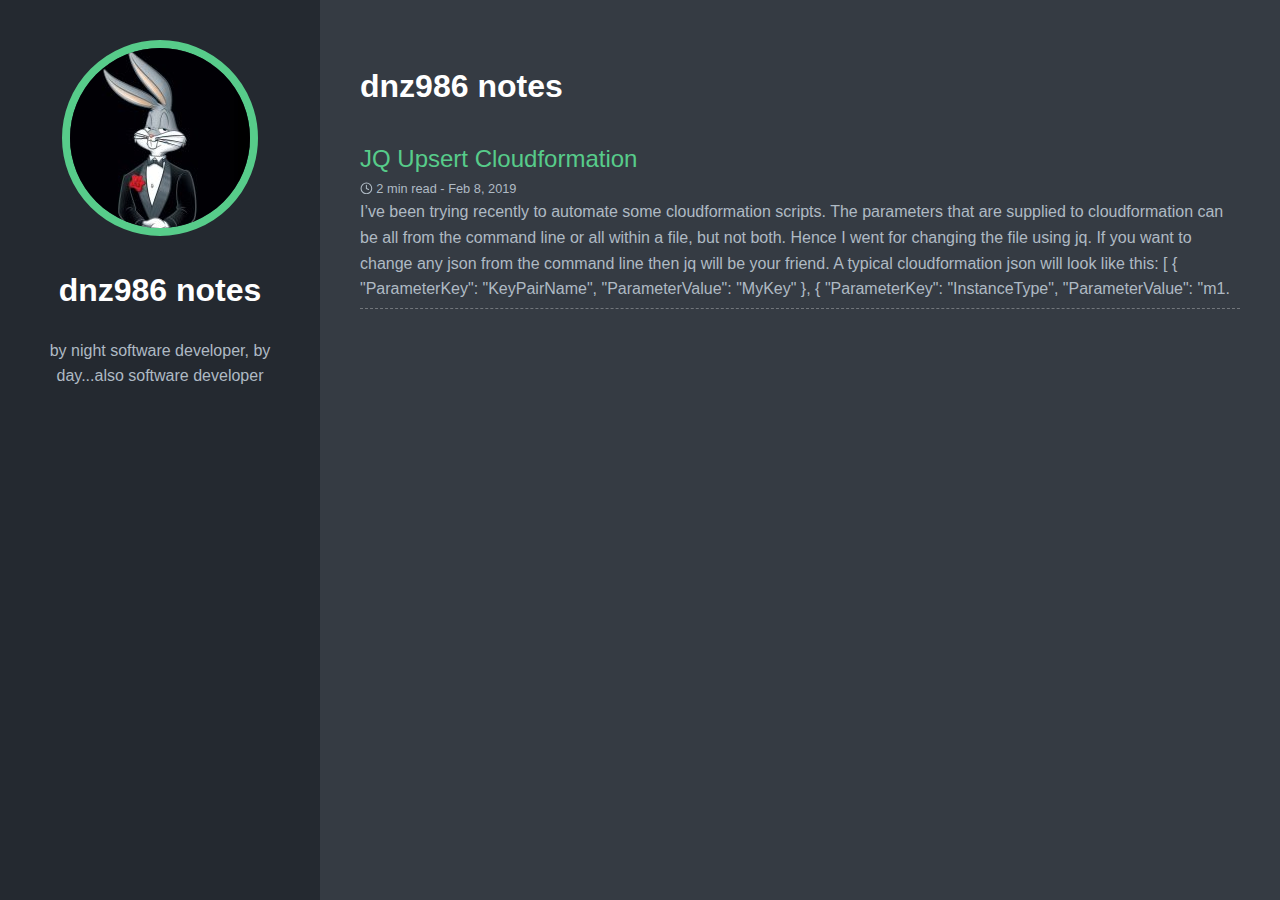
==== index.html @ 4e259280 "rebuilding site joi 14 februarie 2019, 23:02:08 +0200" ====
<!doctype html>
<html>
  <head>
    <title>dnz986 notes</title>
    <meta charset="utf-8" />
    <meta name="generator" content="Hugo 0.53" />
    <meta name="viewport" content="width=device-width, initial-scale=1" />
    <meta name="author" content="dnz986" />
    <meta name="description" content="by night software developer, by day...also software developer" />
    <base href="https://dnz986.github.io/" />
    <link rel="stylesheet" href="https://dnz986.github.io/css/main.min.31368e5c0535c2b10ed78597fe4d4bcd3c1febd7a1ef2d6fe31bc83fd0f10e9e.css" />
    <link rel="stylesheet" href="/static/css/style.css">
  </head>
  <body>
    <header class="app-header">
      <a href="/"><img class="app-header-avatar" src="./avatar.jpg" /></a>
      <h1>dnz986 notes</h1>
      <p>by night software developer, by day...also software developer</p>
      <div class="app-header-social">
        
      </div>
    </header>
    <main class="app-container">
      
  <article>
    <h1>dnz986 notes</h1>
    <ul class="posts-list">
      
        <li class="posts-list-item">
          <a class="posts-list-item-title" href="https://dnz986.github.io/jq-upsert-cloudformation/">JQ Upsert Cloudformation</a>
          <span class="posts-list-item-description">
            <svg xmlns="http://www.w3.org/2000/svg" width="24" height="24" viewBox="0 0 24 24" fill="none" stroke="currentColor" stroke-width="2" stroke-linecap="round" stroke-linejoin="round" class="icon icon-clock"><circle cx="12" cy="12" r="10"></circle><polyline points="12 6 12 12 16 14"></polyline></svg> 2 min read -
            Feb 8, 2019
          </span>
          <span class="posts-list-item-summary">
            I&rsquo;ve been trying recently to automate some cloudformation scripts. The parameters that are supplied to cloudformation can be all from the command line or all within a file, but not both. Hence I went for changing the file using jq. If you want to change any json from the command line then jq will be your friend.
A typical cloudformation json will look like this:
[ { &#34;ParameterKey&#34;: &#34;KeyPairName&#34;, &#34;ParameterValue&#34;: &#34;MyKey&#34; }, { &#34;ParameterKey&#34;: &#34;InstanceType&#34;, &#34;ParameterValue&#34;: &#34;m1.
          </span>
        </li>
      
    </ul>
  </article>

    </main>
  </body>
</html>
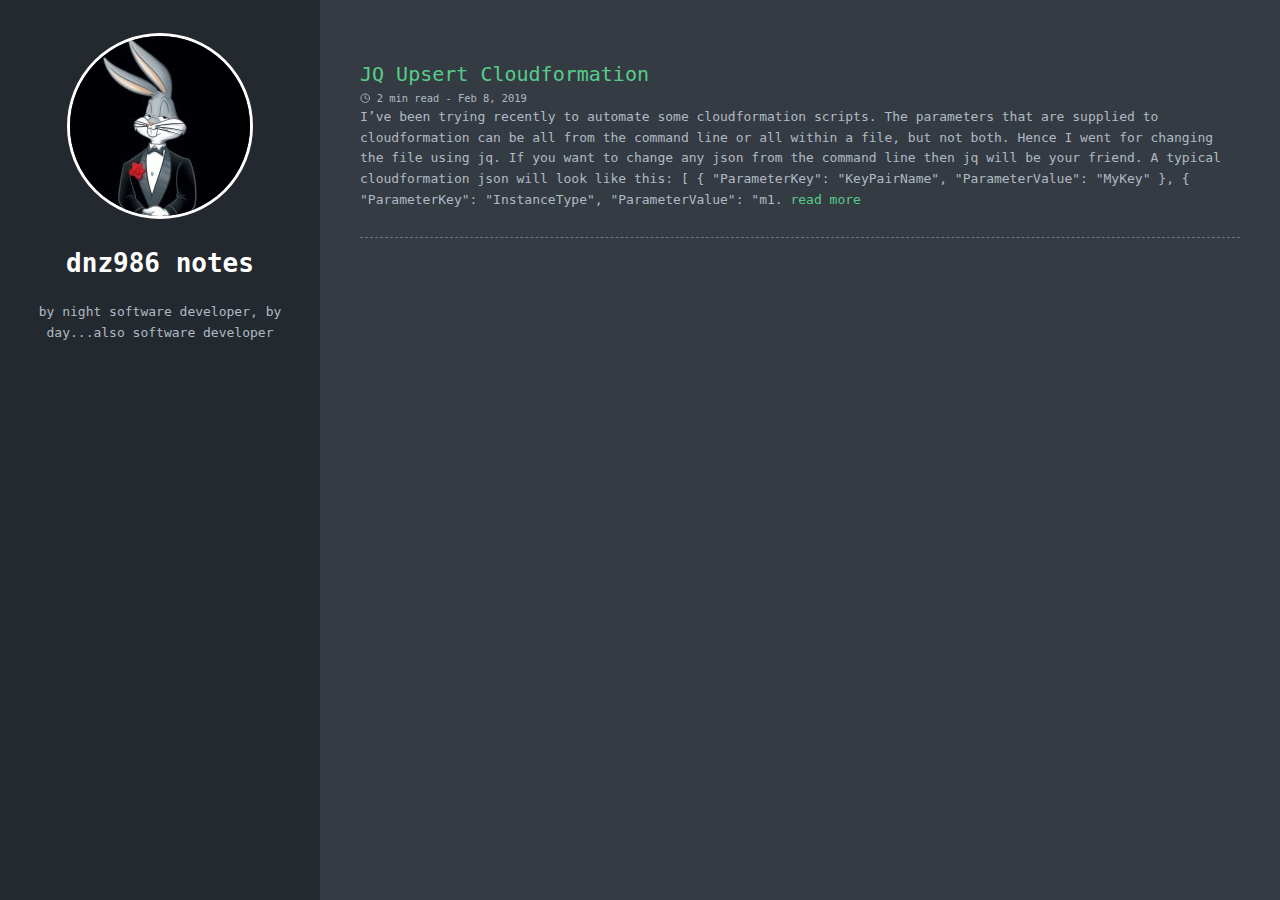
==== commit 9c4b4fcd: "rebuilding site joi 14 februarie 2019, 23:25:36 +0200" ====
--- a/index.html
+++ b/index.html
@@ -8,7 +8,7 @@
     <meta name="author" content="dnz986" />
     <meta name="description" content="by night software developer, by day...also software developer" />
     <base href="https://dnz986.github.io/" />
-    <link rel="stylesheet" href="https://dnz986.github.io/css/main.min.31368e5c0535c2b10ed78597fe4d4bcd3c1febd7a1ef2d6fe31bc83fd0f10e9e.css" />
+    <link rel="stylesheet" href="https://dnz986.github.io/css/main.min.69eaa2ea72f096e96a4354a3affeb6587332ca518f7fa7cd3de60f6dbb548d57.css" />
     <link rel="stylesheet" href="/static/css/style.css">
   </head>
   <body>
@@ -22,25 +22,26 @@
     </header>
     <main class="app-container">
       
-  <article>
-    <h1>dnz986 notes</h1>
+<article>
     <ul class="posts-list">
-      
+        
         <li class="posts-list-item">
-          <a class="posts-list-item-title" href="https://dnz986.github.io/jq-upsert-cloudformation/">JQ Upsert Cloudformation</a>
-          <span class="posts-list-item-description">
+            <a class="posts-list-item-title" href="https://dnz986.github.io/jq-upsert-cloudformation/">JQ Upsert Cloudformation</a>
+            <span class="posts-list-item-description">
             <svg xmlns="http://www.w3.org/2000/svg" width="24" height="24" viewBox="0 0 24 24" fill="none" stroke="currentColor" stroke-width="2" stroke-linecap="round" stroke-linejoin="round" class="icon icon-clock"><circle cx="12" cy="12" r="10"></circle><polyline points="12 6 12 12 16 14"></polyline></svg> 2 min read -
             Feb 8, 2019
           </span>
-          <span class="posts-list-item-summary">
-            I&rsquo;ve been trying recently to automate some cloudformation scripts. The parameters that are supplied to cloudformation can be all from the command line or all within a file, but not both. Hence I went for changing the file using jq. If you want to change any json from the command line then jq will be your friend.
-A typical cloudformation json will look like this:
-[ { &#34;ParameterKey&#34;: &#34;KeyPairName&#34;, &#34;ParameterValue&#34;: &#34;MyKey&#34; }, { &#34;ParameterKey&#34;: &#34;InstanceType&#34;, &#34;ParameterValue&#34;: &#34;m1.
+            <span class="posts-list-item-summary">
+            I’ve been trying recently to automate some cloudformation scripts. The parameters that are supplied to cloudformation can be all from the command line or all within a file, but not both. Hence I went for changing the file using jq. If you want to change any json from the command line then jq will be your friend. A typical cloudformation json will look like this: [ { &#34;ParameterKey&#34;: &#34;KeyPairName&#34;, &#34;ParameterValue&#34;: &#34;MyKey&#34; }, { &#34;ParameterKey&#34;: &#34;InstanceType&#34;, &#34;ParameterValue&#34;: &#34;m1.
+            
+                <a href="https://dnz986.github.io/jq-upsert-cloudformation/">read more</a>
+            
           </span>
+            <br>
         </li>
-      
+        
     </ul>
-  </article>
+</article>
 
     </main>
   </body>
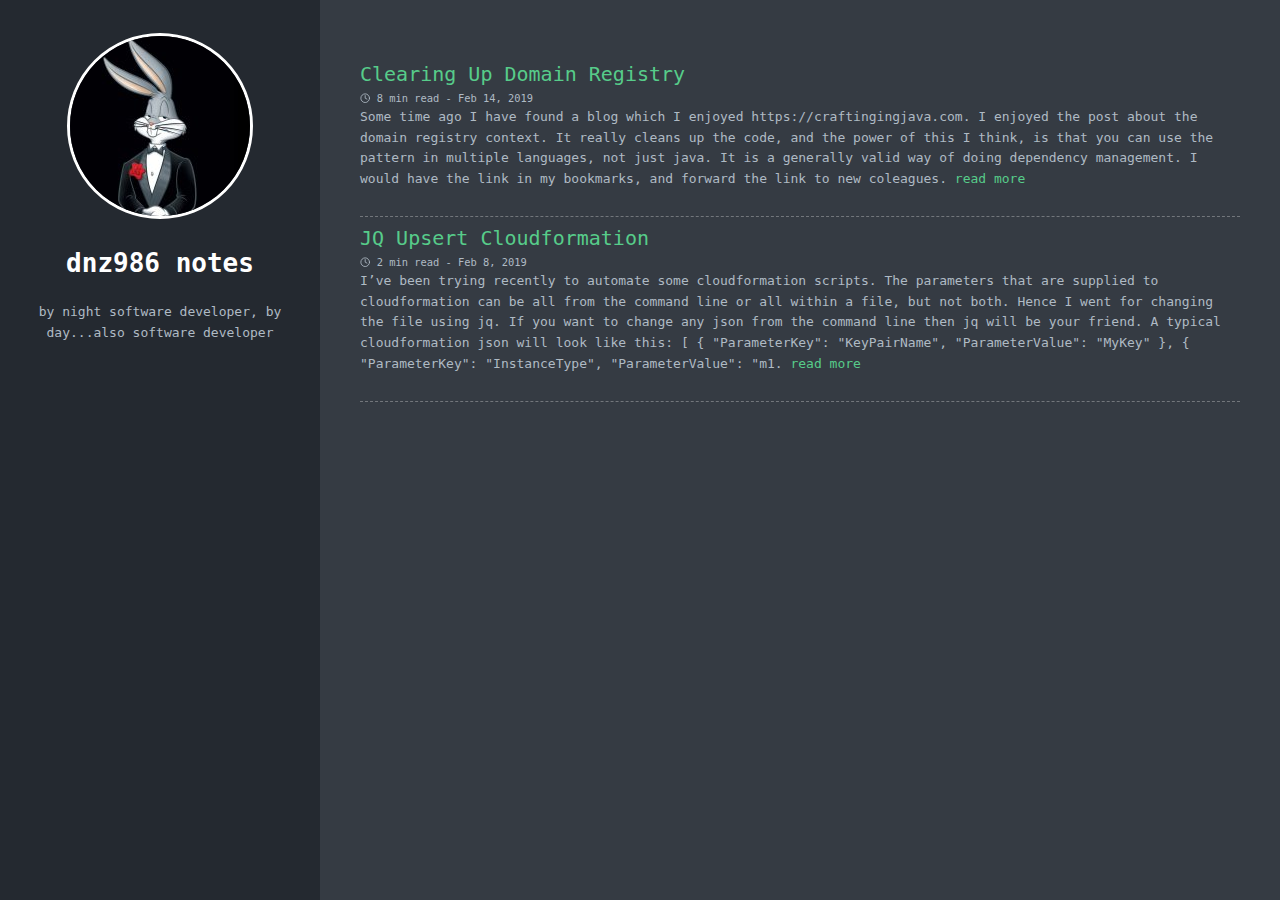
==== commit 2238e986: "rebuilding site joi 14 februarie 2019, 23:26:19 +0200" ====
--- a/index.html
+++ b/index.html
@@ -26,6 +26,21 @@
     <ul class="posts-list">
         
         <li class="posts-list-item">
+            <a class="posts-list-item-title" href="https://dnz986.github.io/cleaning-up-domain-with-domain-registry/">Clearing Up Domain Registry</a>
+            <span class="posts-list-item-description">
+            <svg xmlns="http://www.w3.org/2000/svg" width="24" height="24" viewBox="0 0 24 24" fill="none" stroke="currentColor" stroke-width="2" stroke-linecap="round" stroke-linejoin="round" class="icon icon-clock"><circle cx="12" cy="12" r="10"></circle><polyline points="12 6 12 12 16 14"></polyline></svg> 8 min read -
+            Feb 14, 2019
+          </span>
+            <span class="posts-list-item-summary">
+            Some time ago I have found a blog which I enjoyed https://craftingingjava.com. I enjoyed the post about the domain registry context. It really cleans up the code, and the power of this I think, is that you can use the pattern in multiple languages, not just java. It is a generally valid way of doing dependency management. I would have the link in my bookmarks, and forward the link to new coleagues.
+            
+                <a href="https://dnz986.github.io/cleaning-up-domain-with-domain-registry/">read more</a>
+            
+          </span>
+            <br>
+        </li>
+        
+        <li class="posts-list-item">
             <a class="posts-list-item-title" href="https://dnz986.github.io/jq-upsert-cloudformation/">JQ Upsert Cloudformation</a>
             <span class="posts-list-item-description">
             <svg xmlns="http://www.w3.org/2000/svg" width="24" height="24" viewBox="0 0 24 24" fill="none" stroke="currentColor" stroke-width="2" stroke-linecap="round" stroke-linejoin="round" class="icon icon-clock"><circle cx="12" cy="12" r="10"></circle><polyline points="12 6 12 12 16 14"></polyline></svg> 2 min read -
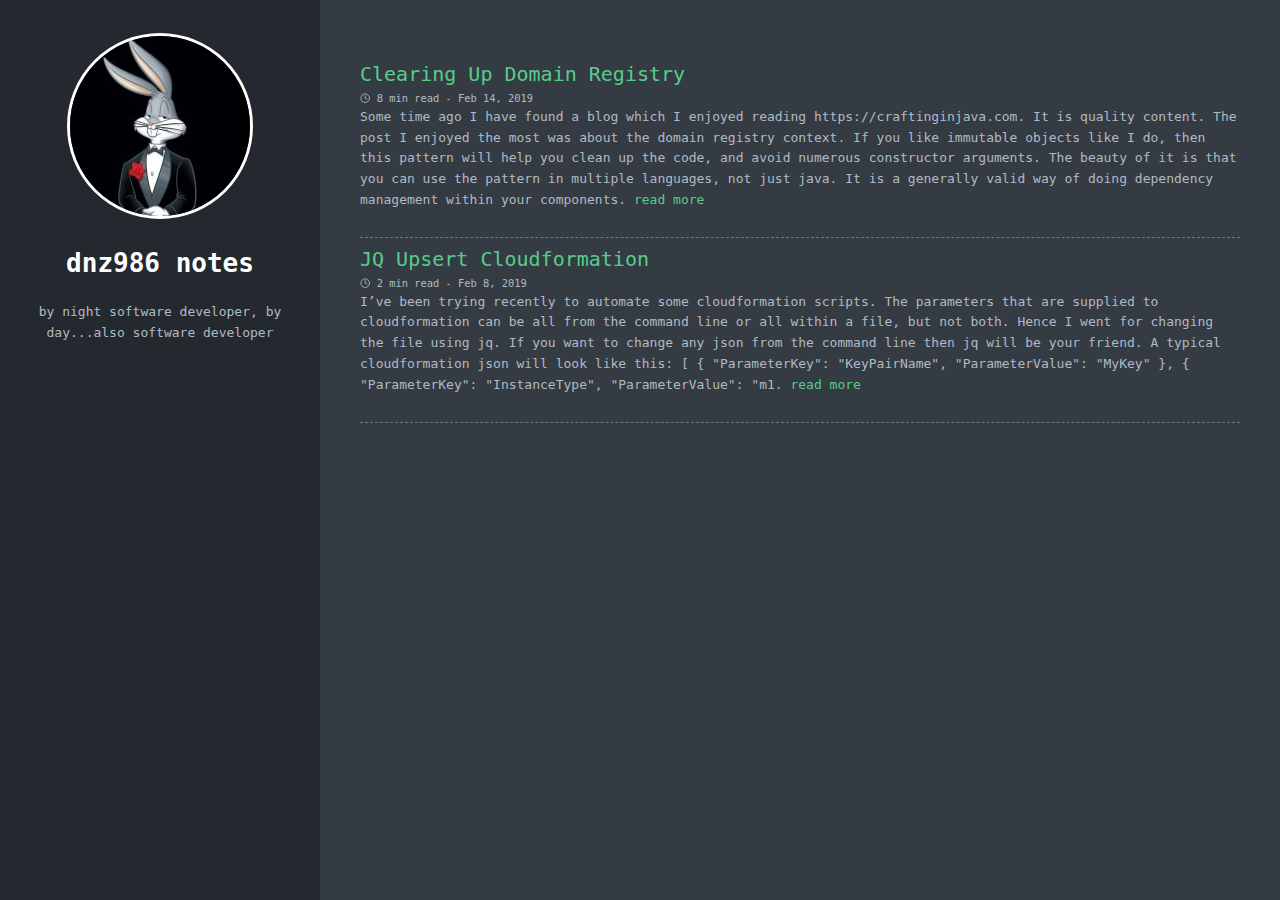
==== commit ff75e961: "rebuilding site duminică 17 februarie 2019, 01:35:37 +0200" ====
--- a/index.html
+++ b/index.html
@@ -32,7 +32,7 @@
             Feb 14, 2019
           </span>
             <span class="posts-list-item-summary">
-            Some time ago I have found a blog which I enjoyed https://craftingingjava.com. I enjoyed the post about the domain registry context. It really cleans up the code, and the power of this I think, is that you can use the pattern in multiple languages, not just java. It is a generally valid way of doing dependency management. I would have the link in my bookmarks, and forward the link to new coleagues.
+            Some time ago I have found a blog which I enjoyed reading https://craftinginjava.com. It is quality content. The post I enjoyed the most was about the domain registry context. If you like immutable objects like I do, then this pattern will help you clean up the code, and avoid numerous constructor arguments. The beauty of it is that you can use the pattern in multiple languages, not just java. It is a generally valid way of doing dependency management within your components.
             
                 <a href="https://dnz986.github.io/cleaning-up-domain-with-domain-registry/">read more</a>
             
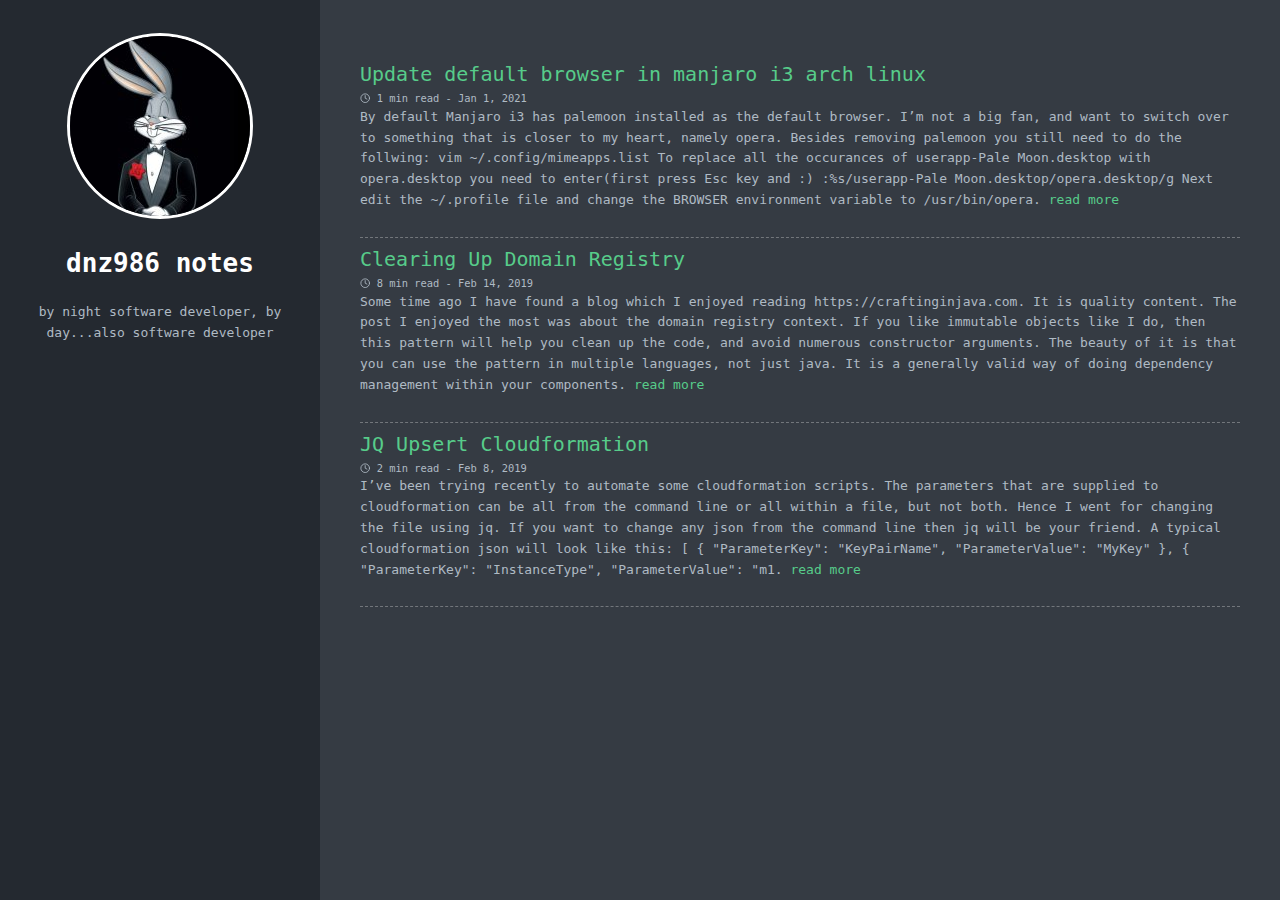
==== commit ced168d4: "rebuilding site sâmbătă 2 ianuarie 2021, 13:27:00 +0200" ====
--- a/index.html
+++ b/index.html
@@ -3,7 +3,7 @@
   <head>
     <title>dnz986 notes</title>
     <meta charset="utf-8" />
-    <meta name="generator" content="Hugo 0.53" />
+    <meta name="generator" content="Hugo 0.79.0" />
     <meta name="viewport" content="width=device-width, initial-scale=1" />
     <meta name="author" content="dnz986" />
     <meta name="description" content="by night software developer, by day...also software developer" />
@@ -24,6 +24,21 @@
       
 <article>
     <ul class="posts-list">
+        
+        <li class="posts-list-item">
+            <a class="posts-list-item-title" href="https://dnz986.github.io/manjaro-i3-arch-linux/">Update default browser in manjaro i3 arch linux</a>
+            <span class="posts-list-item-description">
+            <svg xmlns="http://www.w3.org/2000/svg" width="24" height="24" viewBox="0 0 24 24" fill="none" stroke="currentColor" stroke-width="2" stroke-linecap="round" stroke-linejoin="round" class="icon icon-clock"><circle cx="12" cy="12" r="10"></circle><polyline points="12 6 12 12 16 14"></polyline></svg> 1 min read -
+            Jan 1, 2021
+          </span>
+            <span class="posts-list-item-summary">
+            By default Manjaro i3 has palemoon installed as the default browser. I’m not a big fan, and want to switch over to something that is closer to my heart, namely opera. Besides removing palemoon you still need to do the follwing: vim ~/.config/mimeapps.list To replace all the occurances of userapp-Pale Moon.desktop with opera.desktop you need to enter(first press Esc key and :) :%s/userapp-Pale Moon.desktop/opera.desktop/g Next edit the ~/.profile file and change the BROWSER environment variable to /usr/bin/opera.
+            
+                <a href="https://dnz986.github.io/manjaro-i3-arch-linux/">read more</a>
+            
+          </span>
+            <br>
+        </li>
         
         <li class="posts-list-item">
             <a class="posts-list-item-title" href="https://dnz986.github.io/cleaning-up-domain-with-domain-registry/">Clearing Up Domain Registry</a>
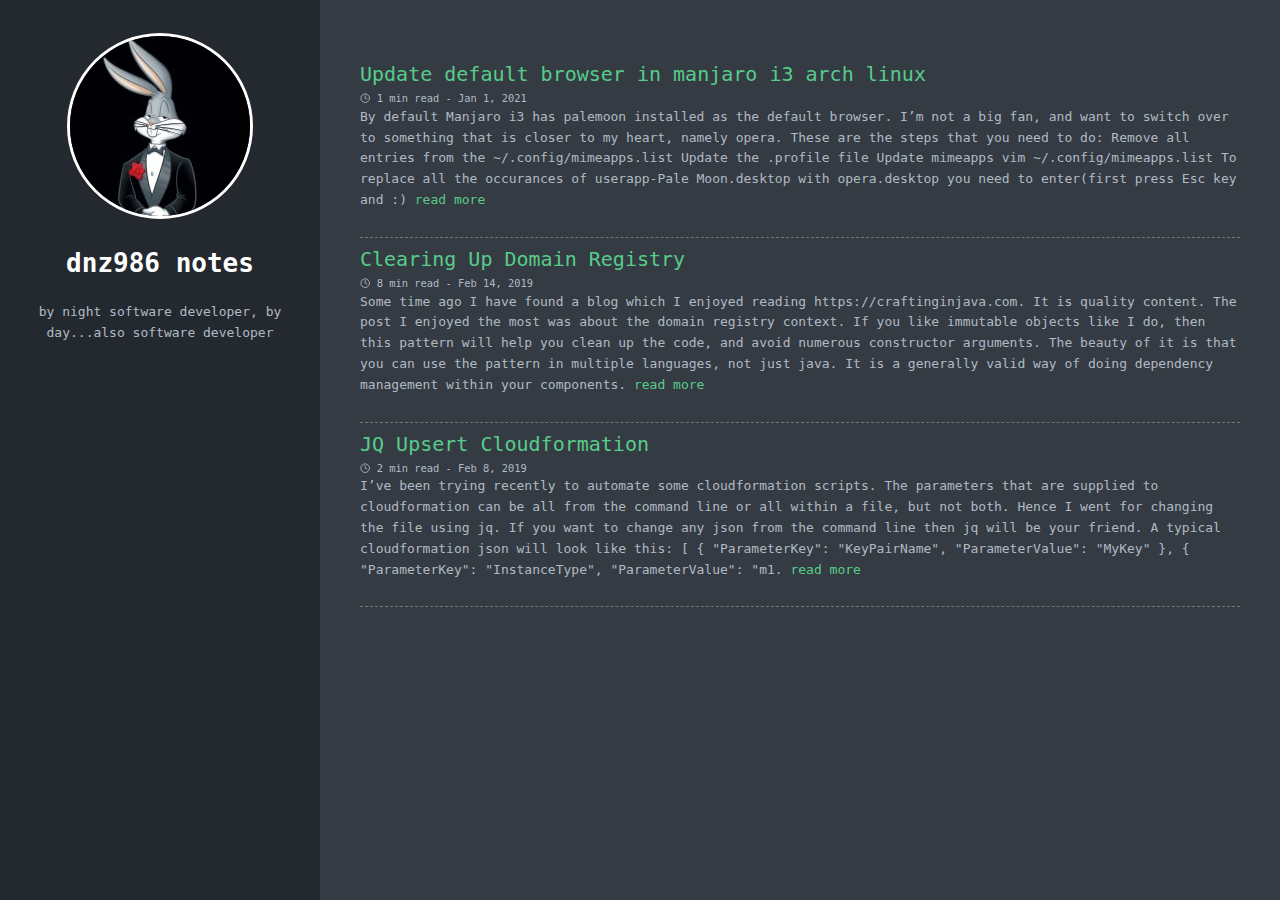
==== commit eb4ec509: "rebuilding site sâmbătă 2 ianuarie 2021, 13:40:10 +0200" ====
--- a/index.html
+++ b/index.html
@@ -32,7 +32,7 @@
             Jan 1, 2021
           </span>
             <span class="posts-list-item-summary">
-            By default Manjaro i3 has palemoon installed as the default browser. I’m not a big fan, and want to switch over to something that is closer to my heart, namely opera. Besides removing palemoon you still need to do the follwing: vim ~/.config/mimeapps.list To replace all the occurances of userapp-Pale Moon.desktop with opera.desktop you need to enter(first press Esc key and :) :%s/userapp-Pale Moon.desktop/opera.desktop/g Next edit the ~/.profile file and change the BROWSER environment variable to /usr/bin/opera.
+            By default Manjaro i3 has palemoon installed as the default browser. I’m not a big fan, and want to switch over to something that is closer to my heart, namely opera. These are the steps that you need to do: Remove all entries from the ~/.config/mimeapps.list Update the .profile file Update mimeapps vim ~/.config/mimeapps.list To replace all the occurances of userapp-Pale Moon.desktop with opera.desktop you need to enter(first press Esc key and :)
             
                 <a href="https://dnz986.github.io/manjaro-i3-arch-linux/">read more</a>
             
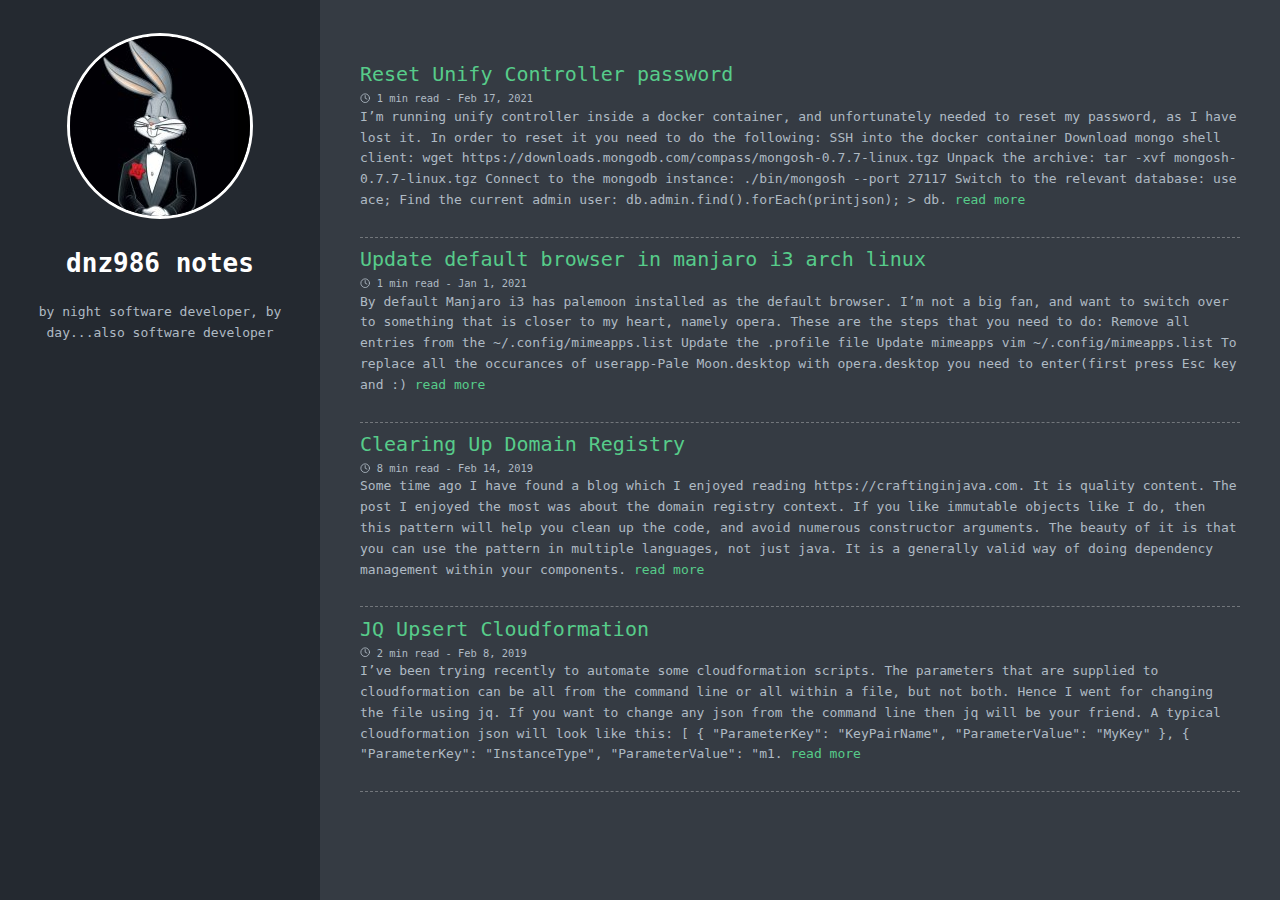
==== commit 7c94de8b: "rebuilding site miercuri 17 februarie 2021, 22:47:25 +0200" ====
--- a/index.html
+++ b/index.html
@@ -3,7 +3,7 @@
   <head>
     <title>dnz986 notes</title>
     <meta charset="utf-8" />
-    <meta name="generator" content="Hugo 0.79.0" />
+    <meta name="generator" content="Hugo 0.80.0" />
     <meta name="viewport" content="width=device-width, initial-scale=1" />
     <meta name="author" content="dnz986" />
     <meta name="description" content="by night software developer, by day...also software developer" />
@@ -24,6 +24,21 @@
       
 <article>
     <ul class="posts-list">
+        
+        <li class="posts-list-item">
+            <a class="posts-list-item-title" href="https://dnz986.github.io/reset-unify-controller-password/">Reset Unify Controller password</a>
+            <span class="posts-list-item-description">
+            <svg xmlns="http://www.w3.org/2000/svg" width="24" height="24" viewBox="0 0 24 24" fill="none" stroke="currentColor" stroke-width="2" stroke-linecap="round" stroke-linejoin="round" class="icon icon-clock"><circle cx="12" cy="12" r="10"></circle><polyline points="12 6 12 12 16 14"></polyline></svg> 1 min read -
+            Feb 17, 2021
+          </span>
+            <span class="posts-list-item-summary">
+            I’m running unify controller inside a docker container, and unfortunately needed to reset my password, as I have lost it. In order to reset it you need to do the following: SSH into the docker container Download mongo shell client: wget https://downloads.mongodb.com/compass/mongosh-0.7.7-linux.tgz Unpack the archive: tar -xvf mongosh-0.7.7-linux.tgz Connect to the mongodb instance: ./bin/mongosh --port 27117 Switch to the relevant database: use ace; Find the current admin user: db.admin.find().forEach(printjson); &gt; db.
+            
+                <a href="https://dnz986.github.io/reset-unify-controller-password/">read more</a>
+            
+          </span>
+            <br>
+        </li>
         
         <li class="posts-list-item">
             <a class="posts-list-item-title" href="https://dnz986.github.io/manjaro-i3-arch-linux/">Update default browser in manjaro i3 arch linux</a>
